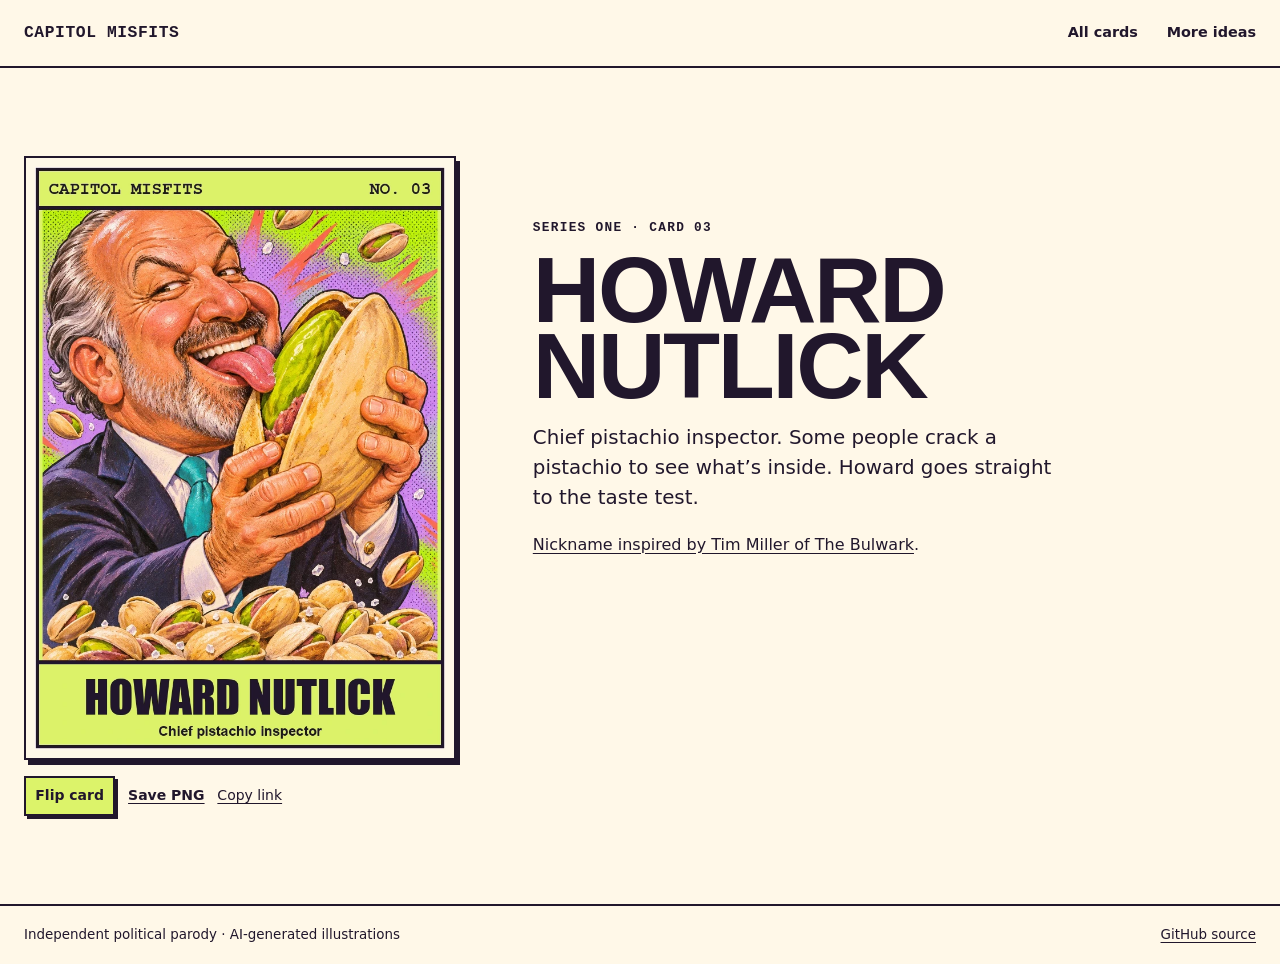
==== docs/howard-nutlick/index.html @ 351ffcea "Build Capitol Misfits trading card gallery" ====
<!doctype html>
<html lang="en">
<head>
  <meta charset="utf-8">
  <meta name="viewport" content="width=device-width, initial-scale=1">
  <title>Howard Nutlick | Capitol Misfits</title>
  <meta name="description" content="Chief pistachio inspector. Some people crack a pistachio to see what’s inside. Howard goes straight to the taste test.">
  <link rel="canonical" href="https://daaronr.github.io/capitol-misfits/howard-nutlick/">
  <meta property="og:type" content="website">
  <meta property="og:site_name" content="Capitol Misfits">
  <meta property="og:url" content="https://daaronr.github.io/capitol-misfits/howard-nutlick/">
  <meta property="og:title" content="Howard Nutlick | Capitol Misfits">
  <meta property="og:description" content="Chief pistachio inspector. Some people crack a pistachio to see what’s inside. Howard goes straight to the taste test.">
  <meta property="og:image" content="https://daaronr.github.io/capitol-misfits/assets/howard-nutlick-social.jpg">
  <meta property="og:image:width" content="1200">
  <meta property="og:image:height" content="630">
  <meta property="og:image:alt" content="A grinning Howard Lutnick taste-tests the green kernel of a head-sized pistachio.">
  <meta name="twitter:card" content="summary_large_image">
  <link rel="stylesheet" href="../gallery.css">
  <script src="../gallery.js" defer></script>
</head>
<body>
  <a class="skip" href="#main">Skip to content</a>
  <header class="top">
    <div class="wrap">
      <a class="wordmark" href="../">Capitol Misfits</a>
      <nav aria-label="Main">
        <a href="../#deck">All cards</a>
        <a href="../#next">More ideas</a>
      </nav>
    </div>
  </header>

  <main id="main" class="wrap single">
    <div class="single-copy">
      <p class="eyebrow">Series one · Card 03</p>
      <h1 id="page-title">Howard Nutlick</h1>
      <p class="lede">Chief pistachio inspector. Some people crack a pistachio to see what’s inside. Howard goes straight to the taste test.</p>
      <p><a href="https://www.thebulwark.com/p/sam-stein-the-divorce">Nickname inspired by Tim Miller of The Bulwark</a>.</p>
    </div>

    <article class="card" id="howard-nutlick" data-card aria-labelledby="page-title" style="--accent:#dcf36a;--back-paper:#edf9b4">
      <img class="card-face" data-front src="../assets/howard-nutlick.webp" width="750" height="1050" loading="eager" alt="A grinning Howard Lutnick taste-tests the green kernel of a head-sized pistachio. Card text reads Howard Nutlick, Chief pistachio inspector.">
      <div class="card-back" id="howard-nutlick-back" data-back>
        <p class="back-series"><span>Capitol Misfits</span> <span>No. 03</span></p>
        <p class="back-title">Howard Nutlick</p>
        <p class="back-blurb">Some people crack a pistachio to see what’s inside. Howard goes straight to the taste test.</p>
        <p class="stat-label">Made-up stats</p>
        <dl class="stat-list"><div><dt>Shell diameter</dt><dd>14 in</dd></div><div><dt>Quality-control licks</dt><dd>27</dd></div><div><dt>Napkins on hand</dt><dd>0</dd></div></dl>
        <section class="facts" aria-labelledby="howard-nutlick-facts">
          <h4 id="howard-nutlick-facts">Real facts about Howard Lutnick</h4>
          <ul><li>Lutnick was sworn in as U.S. secretary of commerce on February 21, 2025.</li></ul>
          <p><a href="https://www.govinfo.gov/app/details/DCPD-202500291">Swearing-in record</a></p>
        </section>
        <p class="credit"><a href="https://www.thebulwark.com/p/sam-stein-the-divorce">Nickname inspired by Tim Miller of The Bulwark</a>.</p>
      </div>

      <div class="card-tools">
        <button class="flip" data-flip type="button" aria-expanded="false" aria-controls="howard-nutlick-back" hidden>Flip card</button>

        <a href="../assets/howard-nutlick.png" download aria-label="Download Howard Nutlick card as PNG">Save PNG</a>
        <button class="data-copy" data-copy="./" type="button" aria-label="Copy link to Howard Nutlick" hidden>Copy link</button>
        <span class="status" role="status"></span>
      </div>
    </article>

  </main>

  <footer class="footer">
    <div class="wrap">
      <span>Independent political parody · AI-generated illustrations</span>
      <a href="https://github.com/daaronr/capitol-misfits">GitHub source</a>
    </div>
  </footer>
</body>
</html>
---- docs/gallery.css ----
:root {
  color-scheme: light;
  --ink: #21172c;
  --paper: #fff8e8;
  --rule: #d9cbb6;
  --purple: #e6d7ff;
  --lime: #dcf36a;
  --display: Impact, "Arial Narrow Bold", "Arial Narrow", "Arial Black", sans-serif;
  --mono: "Courier New", ui-monospace, monospace;
  font-family: "Trebuchet MS", system-ui, sans-serif;
  line-height: 1.52;
  color: var(--ink);
  background: var(--paper);
}

*, *::before, *::after { box-sizing: border-box; }
[hidden] { display: none !important; }
body { margin: 0; }
img { display: block; width: 100%; height: auto; }
a { color: inherit; text-underline-offset: .2em; }
a:hover { text-decoration-thickness: 2px; }
:focus-visible { outline: 3px solid #6032ba; outline-offset: 4px; }
button { font: inherit; color: inherit; cursor: pointer; }

.wrap { width: min(100% - 3rem, 77rem); margin-inline: auto; }
.top { border-bottom: 2px solid var(--ink); }
.top .wrap { min-height: 4.15rem; display: flex; align-items: center; justify-content: space-between; gap: 1rem; }
.wordmark {
  font: 900 clamp(.82rem, 2vw, 1.02rem)/1 var(--mono);
  text-transform: uppercase;
  letter-spacing: .035em;
  text-decoration: none;
}
nav { display: flex; gap: clamp(.75rem, 2.5vw, 1.8rem); font-size: .9rem; font-weight: 700; }
nav a { text-decoration: none; }
nav a:hover { text-decoration: underline; }
.skip { position: absolute; top: .4rem; left: .4rem; background: white; padding: .5rem; z-index: 5; }
.skip:not(:focus) { clip-path: inset(50%); }

.hero {
  background-color: var(--purple);
  background-image: radial-gradient(#21172c24 1px, transparent 1px);
  background-size: 9px 9px;
  border-bottom: 2px solid var(--ink);
  overflow: hidden;
}
.hero-inner {
  display: grid;
  grid-template-columns: 1.25fr .75fr;
  align-items: center;
  min-height: 35rem;
  gap: clamp(2rem, 6vw, 6rem);
  padding-block: 3.4rem;
}
.eyebrow { margin: 0 0 1rem; font: 700 .8rem/1.25 var(--mono); letter-spacing: .1em; text-transform: uppercase; }
.hero h1, .single h1 {
  font: 900 clamp(4.4rem, 10.4vw, 10rem)/.81 var(--display);
  margin: 0;
  letter-spacing: -.025em;
  text-transform: uppercase;
}
.hero h1 span { display: block; color: var(--lime); -webkit-text-stroke: 2px var(--ink); text-shadow: 4px 5px var(--ink); }
.hero .lede { font-size: clamp(1.02rem, 2vw, 1.28rem); max-width: 26ch; margin: 1.55rem 0 1.5rem; }
.action, .flip {
  display: inline-flex;
  justify-content: center;
  align-items: center;
  padding: .57rem .9rem;
  border: 2px solid var(--ink);
  background: var(--lime);
  box-shadow: 3px 3px var(--ink);
  color: var(--ink);
  text-decoration: none;
  font-weight: 800;
}
.action:hover, .flip:hover { background-color: white; }
.hero-feature {
  display: block;
  position: relative;
  justify-self: center;
  width: min(100% - 1.4rem, 17.3rem);
  margin: 0 0 .5rem;
  transform: rotate(7deg);
  box-shadow: 9px 11px var(--ink);
}
.hero-feature::after {
  content: "";
  position: absolute;
  z-index: -1;
  inset: 12% -11% 5% 7%;
  transform: rotate(10deg);
  background: #ffbc74;
  outline: 2px solid var(--ink);
}
.hero-feature img { border: 2px solid var(--ink); }
.hero-feature:hover { transform: rotate(4deg); }

.gallery { padding-block: clamp(2.5rem, 6vw, 5rem); }
.section-head { border-top: 3px solid var(--ink); padding-top: 1rem; margin-bottom: 1.5rem; }
.section-head h2, .next h2 {
  font: 900 clamp(2rem, 5vw, 3.4rem)/1 var(--display);
  text-transform: uppercase;
  margin: 0;
}
.section-head p { margin: .4rem 0 0; }
.deck { display: grid; grid-template-columns: repeat(3, minmax(0, 1fr)); gap: 2.2rem clamp(1rem, 3vw, 2.4rem); align-items: start; }
.bonus { margin-top: 3.6rem; }
.card { min-width: 0; }
.card-face { border: 2px solid var(--ink); box-shadow: 4px 5px var(--ink); }
.card h3 { margin: .9rem 0 .4rem; font-size: 1.1rem; }
.card-tools {
  margin-top: .6rem;
  display: flex;
  align-items: center;
  flex-wrap: wrap;
  gap: .55rem .8rem;
  font-size: .875rem;
}
.card-tools a { font-weight: 700; }
.data-copy { border: 0; background: none; padding: .1rem 0; text-decoration: underline; text-underline-offset: .2em; }
.flip { min-height: 2.5rem; padding: .27rem .58rem; background: var(--accent); }
.status { width: 100%; font-size: .82rem; }
.status:empty { position: absolute; clip-path: inset(50%); }
.card-back {
  min-height: 100%;
  aspect-ratio: 5 / 7;
  padding: clamp(.9rem, 2.5vw, 1.45rem);
  background-color: var(--back-paper);
  border: 2px solid var(--ink);
  box-shadow: 4px 5px var(--ink);
  font-size: .94rem;
}
.back-series {
  display: flex;
  justify-content: space-between;
  gap: .65rem;
  border-bottom: 1px solid var(--ink);
  padding-bottom: .45rem;
  margin: 0 0 .8rem;
  font: 700 .72rem/1.3 var(--mono);
  text-transform: uppercase;
  letter-spacing: .04em;
}
.back-title { font: 900 clamp(1.45rem, 4vw, 3rem)/.95 var(--display); text-transform: uppercase; margin: 0; }
.back-blurb { margin: .65rem 0 .85rem; line-height: 1.35; }
.stat-label { margin: .75rem 0 .3rem; font: 700 .79rem/1.2 var(--mono); text-transform: uppercase; }
.stat-list { padding: 0; margin: 0; border-bottom: 1px solid var(--ink); }
.stat-list div { display: flex; justify-content: space-between; gap: .45rem; padding: .28rem 0; border-top: 1px solid var(--ink); }
.stat-list dd { margin: 0; font: 700 .88rem/1.55 var(--mono); text-align: right; }
.facts { padding: .6rem .72rem; border: 1px solid var(--ink); background: #fff9eacc; margin-top: .85rem; }
.facts h4 { margin: 0; font-size: .87rem; }
.facts ul { padding-left: 1.15rem; margin: .3rem 0; font-size: .86rem; }
.facts p, .credit { margin: .3rem 0 0; font-size: .76rem; }

.next { border-top: 2px dashed var(--ink); padding-block: 2rem clamp(2.5rem, 6vw, 4rem); }
.next ul { list-style: none; padding: 0; margin: 1rem 0 0; display: grid; grid-template-columns: repeat(2, 1fr); gap: .5rem 1.6rem; }
.next li { border-top: 1px solid var(--rule); padding-block: .65rem; }
.next strong { display: block; }
.footer { padding-block: 1.2rem; border-top: 2px solid var(--ink); font-size: .84rem; }
.footer .wrap { display: flex; justify-content: space-between; flex-wrap: wrap; gap: .55rem 1.5rem; }

.single {
  display: grid;
  grid-template-columns: minmax(0, 27rem) minmax(0, 33rem);
  grid-template-areas: "art intro";
  gap: clamp(2rem, 6vw, 6rem);
  align-items: start;
  padding-block: clamp(2.5rem, 7vw, 5.5rem);
}
.single .card { grid-area: art; }
.single-copy { grid-area: intro; padding-block: min(6vw, 4rem) 0; }
.single h1 { font-size: clamp(3.5rem, 7.3vw, 7rem); overflow-wrap: anywhere; }
.single .lede { font-size: 1.24rem; margin: 1.2rem 0; }
.single .card-tools { margin-top: 1rem; }

@media (max-width: 56rem) { .deck { grid-template-columns: repeat(2, minmax(0, 1fr)); } }
@media (max-width: 36rem) {
  .wrap { width: min(100% - 2rem, 77rem); }
  .hero-inner { grid-template-columns: 1fr; min-height: unset; padding-block: 2.7rem 3.6rem; gap: 1.9rem; }
  .hero h1 { font-size: clamp(3.6rem, 14vw, 7.2rem); }
  .hero .lede { margin: 1.2rem 0; }
  .hero-feature { width: min(60%, 13.8rem); }
  .deck, .next ul { grid-template-columns: 1fr; }
  .card { width: 100%; max-width: 27rem; justify-self: center; }
  .single { grid-template-columns: 1fr; grid-template-areas: "intro" "art"; padding-block: 2rem 3rem; gap: 1rem; }
  .single-copy { padding: 0; }
}
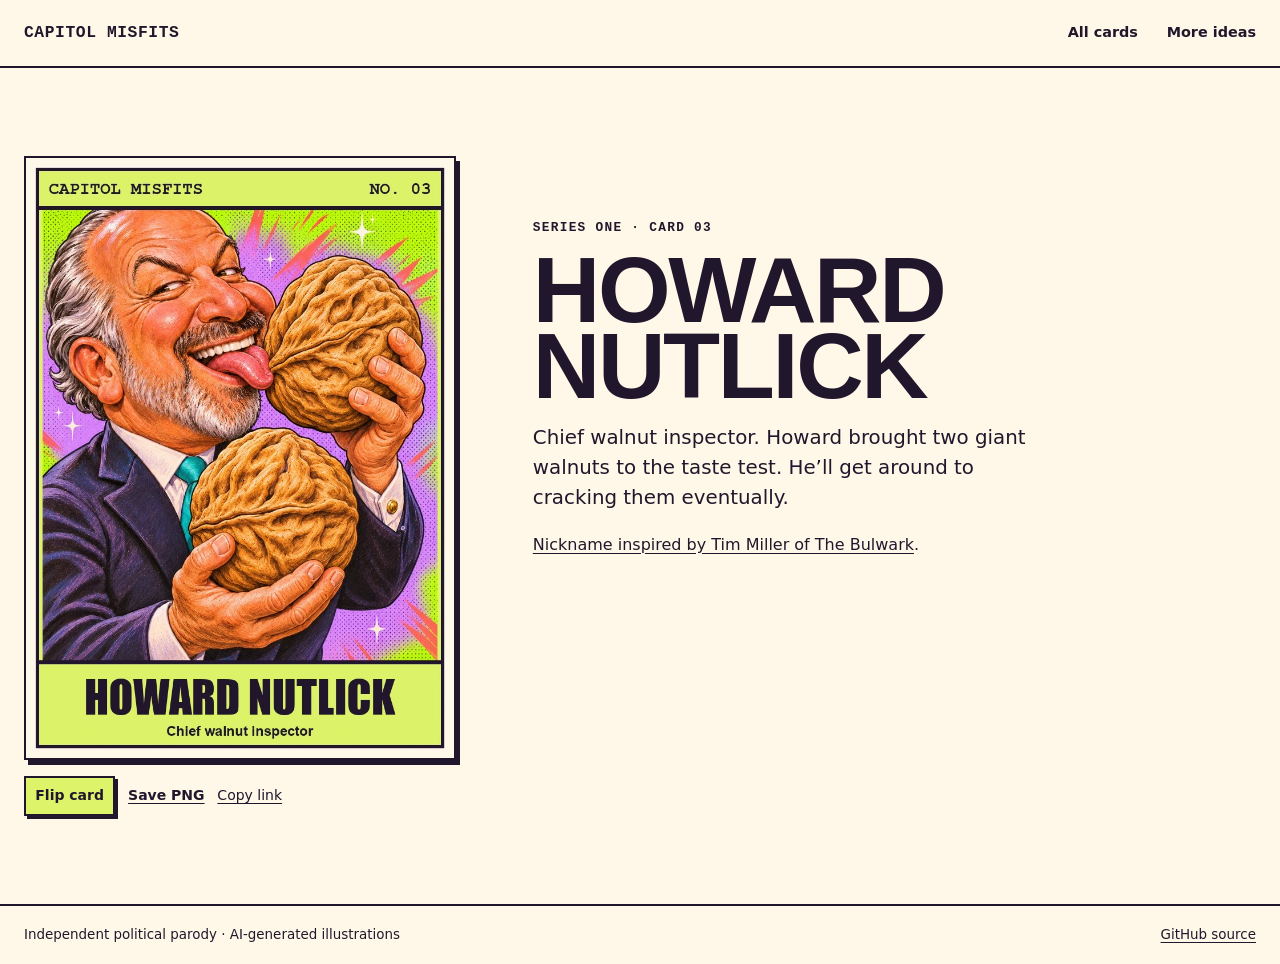
==== commit 285b03be: "Give Howard Nutlick two walnuts" ====
--- a/docs/howard-nutlick/index.html
+++ b/docs/howard-nutlick/index.html
@@ -4,17 +4,17 @@
   <meta charset="utf-8">
   <meta name="viewport" content="width=device-width, initial-scale=1">
   <title>Howard Nutlick | Capitol Misfits</title>
-  <meta name="description" content="Chief pistachio inspector. Some people crack a pistachio to see what’s inside. Howard goes straight to the taste test.">
+  <meta name="description" content="Chief walnut inspector. Howard brought two giant walnuts to the taste test. He’ll get around to cracking them eventually.">
   <link rel="canonical" href="https://daaronr.github.io/capitol-misfits/howard-nutlick/">
   <meta property="og:type" content="website">
   <meta property="og:site_name" content="Capitol Misfits">
   <meta property="og:url" content="https://daaronr.github.io/capitol-misfits/howard-nutlick/">
   <meta property="og:title" content="Howard Nutlick | Capitol Misfits">
-  <meta property="og:description" content="Chief pistachio inspector. Some people crack a pistachio to see what’s inside. Howard goes straight to the taste test.">
+  <meta property="og:description" content="Chief walnut inspector. Howard brought two giant walnuts to the taste test. He’ll get around to cracking them eventually.">
   <meta property="og:image" content="https://daaronr.github.io/capitol-misfits/assets/howard-nutlick-social.jpg">
   <meta property="og:image:width" content="1200">
   <meta property="og:image:height" content="630">
-  <meta property="og:image:alt" content="A grinning Howard Lutnick taste-tests the green kernel of a head-sized pistachio.">
+  <meta property="og:image:alt" content="A grinning Howard Lutnick holds two giant walnuts and taste-tests one.">
   <meta name="twitter:card" content="summary_large_image">
   <link rel="stylesheet" href="../gallery.css">
   <script src="../gallery.js" defer></script>
@@ -35,18 +35,18 @@
     <div class="single-copy">
       <p class="eyebrow">Series one · Card 03</p>
       <h1 id="page-title">Howard Nutlick</h1>
-      <p class="lede">Chief pistachio inspector. Some people crack a pistachio to see what’s inside. Howard goes straight to the taste test.</p>
+      <p class="lede">Chief walnut inspector. Howard brought two giant walnuts to the taste test. He’ll get around to cracking them eventually.</p>
       <p><a href="https://www.thebulwark.com/p/sam-stein-the-divorce">Nickname inspired by Tim Miller of The Bulwark</a>.</p>
     </div>
 
     <article class="card" id="howard-nutlick" data-card aria-labelledby="page-title" style="--accent:#dcf36a;--back-paper:#edf9b4">
-      <img class="card-face" data-front src="../assets/howard-nutlick.webp" width="750" height="1050" loading="eager" alt="A grinning Howard Lutnick taste-tests the green kernel of a head-sized pistachio. Card text reads Howard Nutlick, Chief pistachio inspector.">
+      <img class="card-face" data-front src="../assets/howard-nutlick.webp" width="750" height="1050" loading="eager" alt="A grinning Howard Lutnick holds two giant walnuts and taste-tests one. Card text reads Howard Nutlick, Chief walnut inspector.">
       <div class="card-back" id="howard-nutlick-back" data-back>
         <p class="back-series"><span>Capitol Misfits</span> <span>No. 03</span></p>
         <p class="back-title">Howard Nutlick</p>
-        <p class="back-blurb">Some people crack a pistachio to see what’s inside. Howard goes straight to the taste test.</p>
+        <p class="back-blurb">Howard brought two giant walnuts to the taste test. He’ll get around to cracking them eventually.</p>
         <p class="stat-label">Made-up stats</p>
-        <dl class="stat-list"><div><dt>Shell diameter</dt><dd>14 in</dd></div><div><dt>Quality-control licks</dt><dd>27</dd></div><div><dt>Napkins on hand</dt><dd>0</dd></div></dl>
+        <dl class="stat-list"><div><dt>Walnuts on hand</dt><dd>2</dd></div><div><dt>Quality-control licks</dt><dd>27</dd></div><div><dt>Napkins on hand</dt><dd>0</dd></div></dl>
         <section class="facts" aria-labelledby="howard-nutlick-facts">
           <h4 id="howard-nutlick-facts">Real facts about Howard Lutnick</h4>
           <ul><li>Lutnick was sworn in as U.S. secretary of commerce on February 21, 2025.</li></ul>
